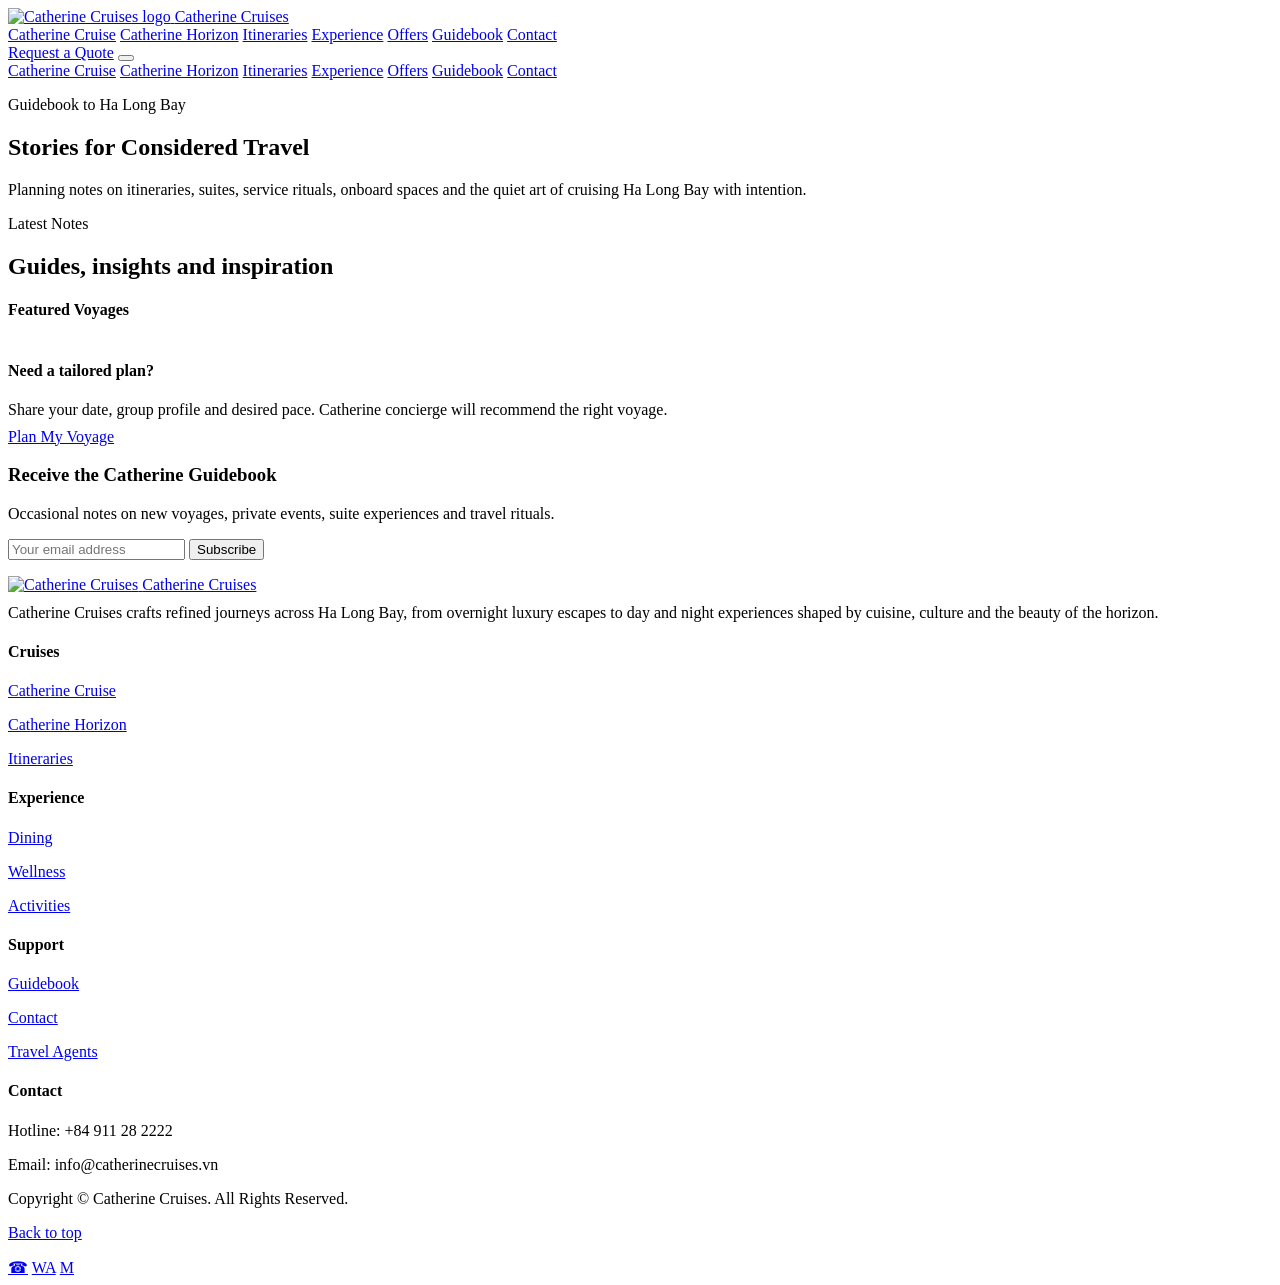
==== blog.html @ 89ce5f67 "Add files via upload" ====
<!DOCTYPE html>
<html lang="en">
<head>
  <meta charset="UTF-8" />
  <meta name="viewport" content="width=device-width, initial-scale=1.0" />
  <title>Guidebook | Catherine Cruises</title>
  <meta name="description" content="Catherine Guidebook: travel inspiration, itineraries, onboard wellness, fine dining and curated Ha Long Bay planning notes." />
  <link rel="preconnect" href="https://fonts.googleapis.com" />
  <link rel="preconnect" href="https://fonts.gstatic.com" crossorigin />
  <link href="https://fonts.googleapis.com/css2?family=Cormorant+Garamond:wght@500;600;700&family=Manrope:wght@400;500;600;700&display=swap" rel="stylesheet" />
  <link rel="stylesheet" href="assets/css/site.css" />
</head>
<body>
  <header class="site-header">
    <div class="container nav-wrap">
      <a class="brand" href="index.html">
        <img src="assets/images/logo.png" alt="Catherine Cruises logo" />
        <span>Catherine Cruises</span>
      </a>
      <nav class="nav-links" aria-label="Main navigation">
        <a href="index.html#catherine-cruise">Catherine Cruise</a>
        <a href="index.html#catherine-horizon">Catherine Horizon</a>
        <a href="index.html#itineraries">Itineraries</a>
        <a href="index.html#experience">Experience</a>
        <a href="index.html#offers">Offers</a>
        <a data-nav href="blog.html">Guidebook</a>
        <a data-nav href="inquiry.html">Contact</a>
      </nav>
      <a class="btn btn-outline header-cta" href="inquiry.html">Request a Quote</a>
      <button class="nav-toggle" aria-label="Open menu"><span></span></button>
    </div>
    <div class="mobile-menu container">
      <a href="index.html#catherine-cruise">Catherine Cruise</a>
      <a href="index.html#catherine-horizon">Catherine Horizon</a>
      <a href="index.html#itineraries">Itineraries</a>
      <a href="index.html#experience">Experience</a>
      <a href="index.html#offers">Offers</a>
      <a href="blog.html">Guidebook</a>
      <a href="inquiry.html">Contact</a>
    </div>
  </header>

  <main>
    <section class="page-hero" style="background:url('assets/images/gallery-2.jpg') center/cover no-repeat;">
      <div class="container reveal">
        <p class="eyebrow">Guidebook to Ha Long Bay</p>
        <h1>Stories for Considered Travel</h1>
        <p>Planning notes on itineraries, suites, service rituals, onboard spaces and the quiet art of cruising Ha Long Bay with intention.</p>
      </div>
    </section>

    <section class="section">
      <div class="container blog-layout">
        <div>
          <p class="eyebrow">Latest Notes</p>
          <h2 class="section-title">Guides, insights and inspiration</h2>
          <div id="blogGrid" class="grid two"></div>
        </div>

        <aside class="blog-sidebar reveal">
          <h4>Featured Voyages</h4>
          <ul id="latestItineraries"></ul>
          <hr style="border:0;border-top:1px solid var(--line);margin:0.9rem 0;" />
          <h4>Need a tailored plan?</h4>
          <p style="color:var(--muted);margin-bottom:.55rem;">Share your date, group profile and desired pace. Catherine concierge will recommend the right voyage.</p>
          <a class="btn btn-gold" href="inquiry.html">Plan My Voyage</a>
        </aside>
      </div>
    </section>

    <section class="section" style="padding-top:0;">
      <div class="container">
        <div class="newsletter reveal">
          <div>
            <h3>Receive the Catherine Guidebook</h3>
            <p>Occasional notes on new voyages, private events, suite experiences and travel rituals.</p>
          </div>
          <form class="newsletter-form" aria-label="Newsletter form">
            <input type="email" placeholder="Your email address" required />
            <button class="btn btn-gold" type="submit">Subscribe</button>
          </form>
          <p class="help full" data-news-status></p>
        </div>
      </div>
    </section>
  </main>

  <footer class="site-footer">
    <div class="container footer-grid blueprint-footer">
      <div>
        <a class="brand" href="index.html">
          <img src="assets/images/logo.png" alt="Catherine Cruises" />
          <span>Catherine Cruises</span>
        </a>
        <p style="margin-top:.6rem;">Catherine Cruises crafts refined journeys across Ha Long Bay, from overnight luxury escapes to day and night experiences shaped by cuisine, culture and the beauty of the horizon.</p>
      </div>
      <div>
        <h4>Cruises</h4>
        <p><a href="index.html#catherine-cruise">Catherine Cruise</a></p>
        <p><a href="index.html#catherine-horizon">Catherine Horizon</a></p>
        <p><a href="index.html#itineraries">Itineraries</a></p>
      </div>
      <div>
        <h4>Experience</h4>
        <p><a href="index.html#experience">Dining</a></p>
        <p><a href="index.html#experience">Wellness</a></p>
        <p><a href="index.html#experience">Activities</a></p>
      </div>
      <div>
        <h4>Support</h4>
        <p><a href="blog.html">Guidebook</a></p>
        <p><a href="inquiry.html">Contact</a></p>
        <p><a href="inquiry.html">Travel Agents</a></p>
      </div>
      <div>
        <h4>Contact</h4>
        <p>Hotline: +84 911 28 2222</p>
        <p>Email: info@catherinecruises.vn</p>
      </div>
    </div>
    <div class="container footer-bottom">
      <p>Copyright <span data-year></span> © Catherine Cruises. All Rights Reserved.</p>
      <p><a href="index.html">Back to top</a></p>
    </div>
  </footer>

  <div class="floating-contact">
    <a class="call" href="tel:+84911282222" aria-label="Call">☎</a>
    <a class="wa" href="https://wa.me/84911282222" target="_blank" rel="noopener" aria-label="WhatsApp">WA</a>
    <a class="ms" href="https://www.facebook.com/catherinecruises" target="_blank" rel="noopener" aria-label="Messenger">M</a>
  </div>

  <script src="assets/js/data.js"></script>
  <script src="assets/js/common.js"></script>
  <script src="assets/js/blog.js"></script>
</body>
</html>
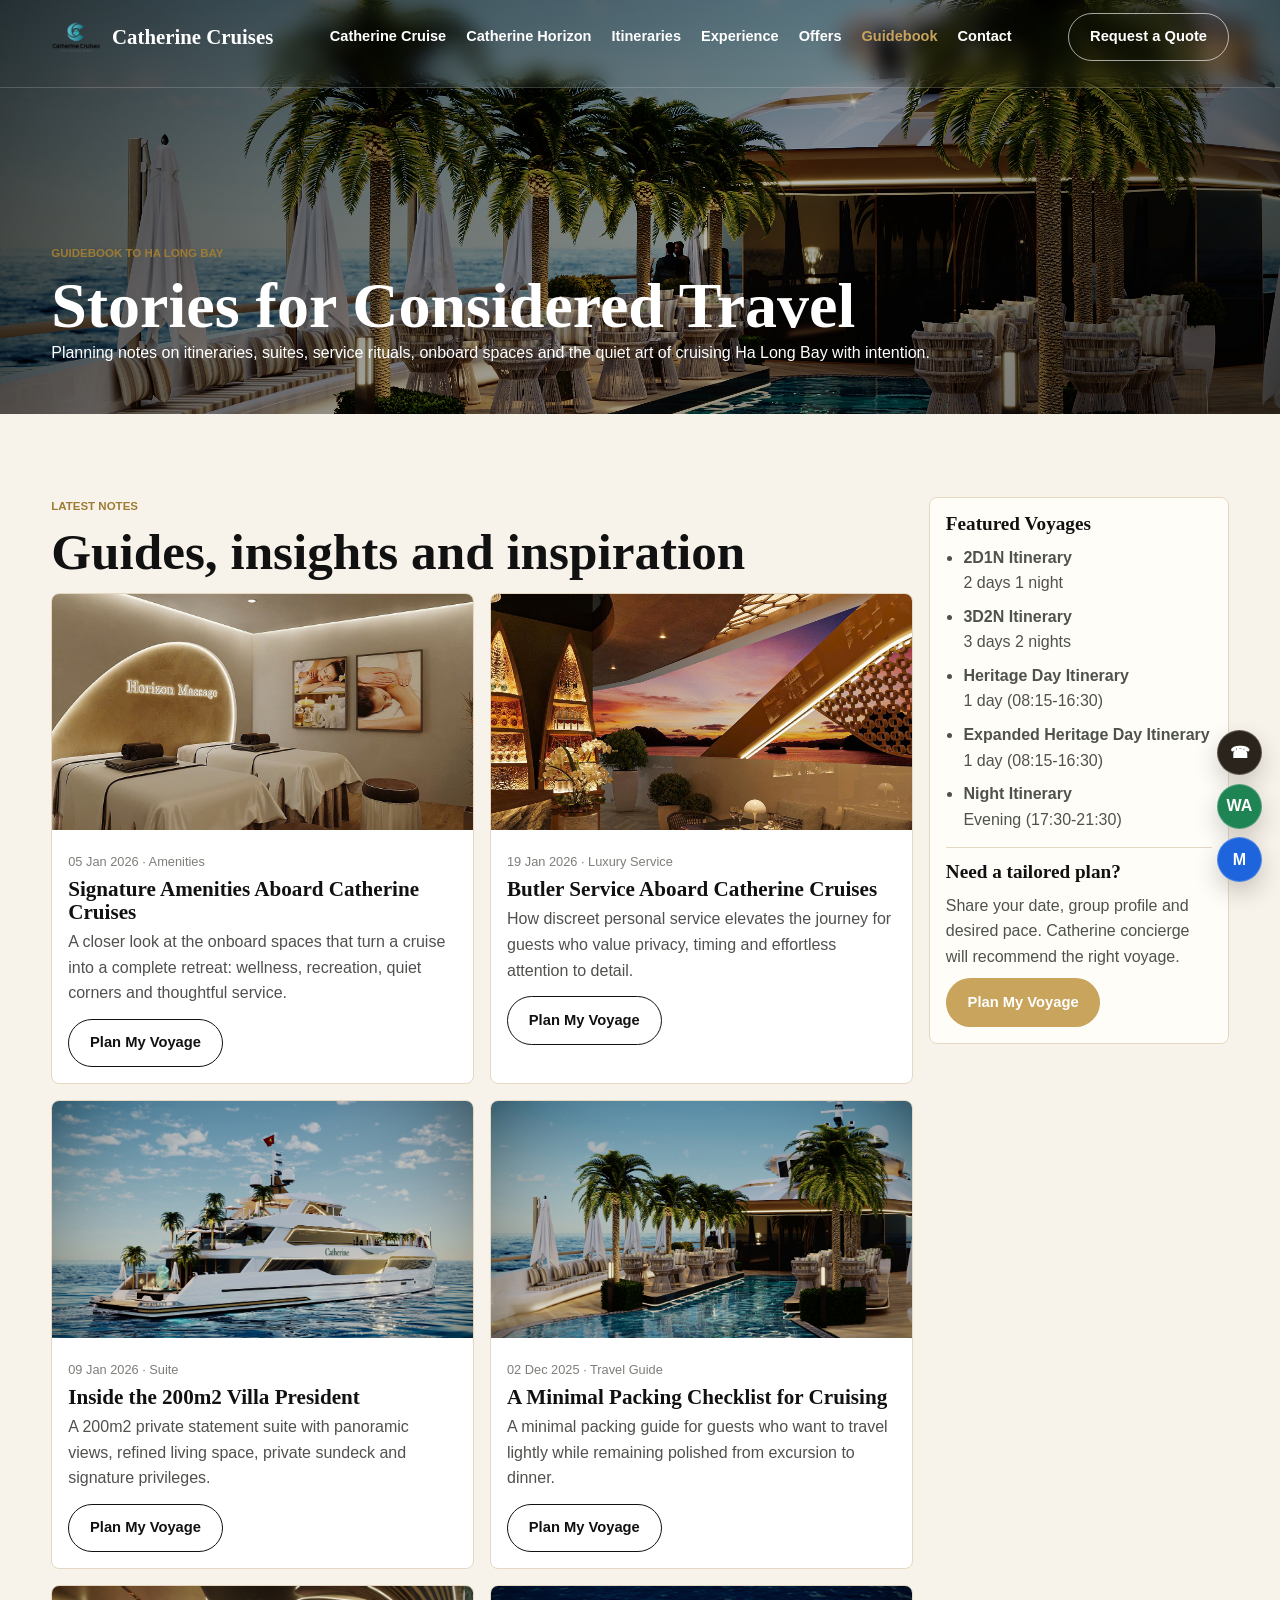
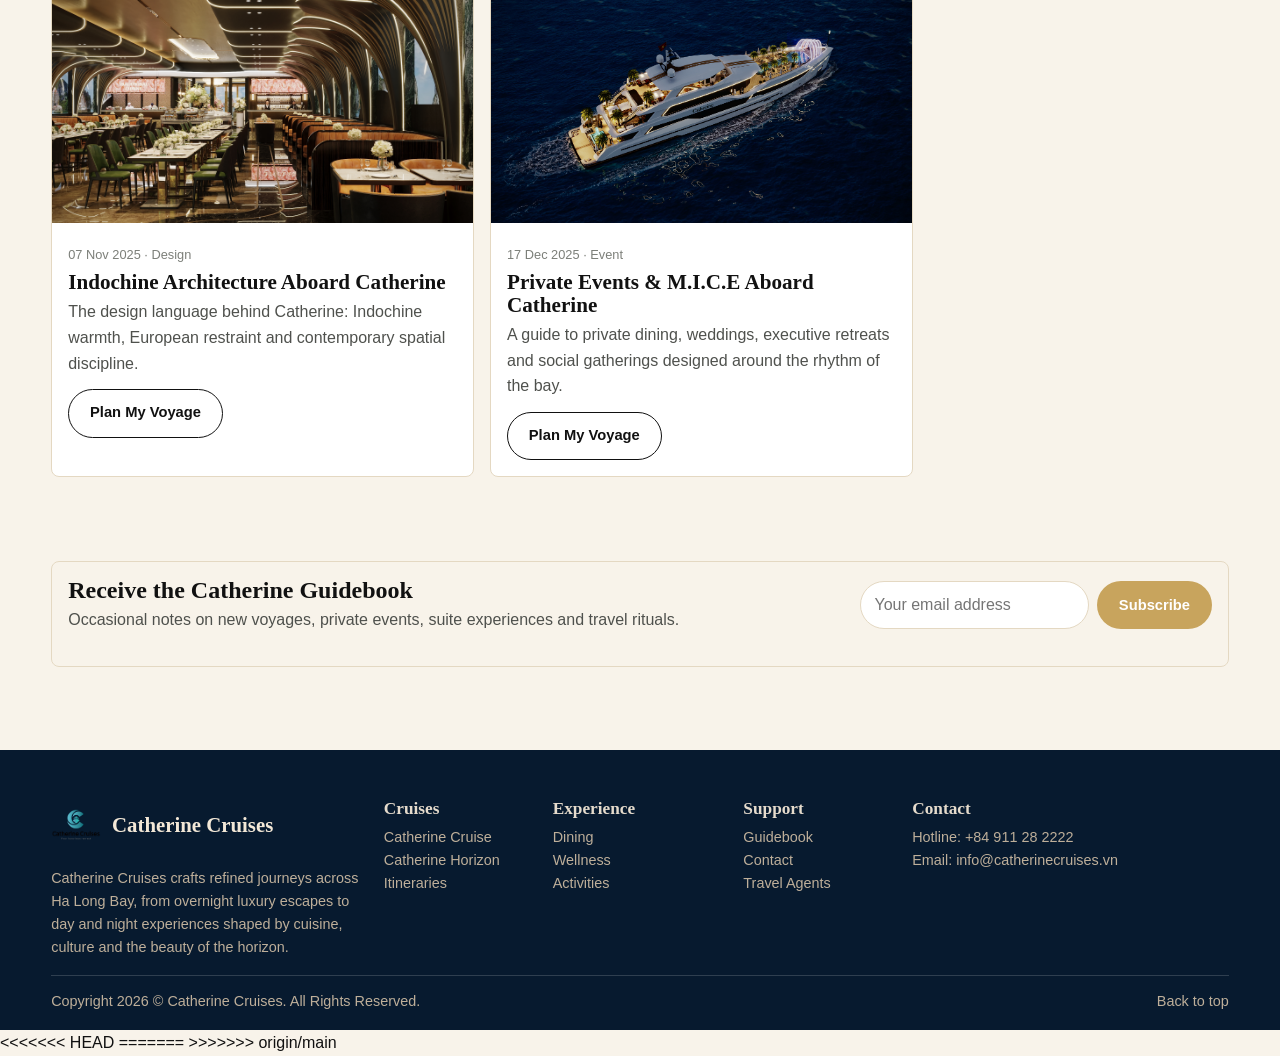
==== commit 1419ef3b: "Add website assets and update pages" ====
--- a/blog.html
+++ b/blog.html
@@ -134,4 +134,8 @@
   <script src="assets/js/common.js"></script>
   <script src="assets/js/blog.js"></script>
 </body>
+<<<<<<< HEAD
+</html>
+=======
 </html>
+>>>>>>> origin/main
--- a/assets/css/site.css
+++ b/assets/css/site.css
@@ -0,0 +1,2665 @@
+:root {
+  --bg: #f5f7f6;
+  --bg-soft: #e9f0ef;
+  --surface: #ffffff;
+  --surface-2: #f7faf8;
+  --ink: #171918;
+  --muted: #4f5a58;
+  --muted-2: #77827f;
+  --gold: #b59b62;
+  --gold-strong: #8c7445;
+  --teal: #239cac;
+  --line: #dbe3df;
+  --dark: #101413;
+  --dark-soft: #18201f;
+  --ok: #1f7a51;
+  --warn: #9d5027;
+}
+
+/* Blueprint rebuild: luxury cruise funnel */
+:root {
+  --bg: #f8f3ea;
+  --bg-soft: #e9ddc7;
+  --surface: #fffdf8;
+  --surface-2: #f8f3ea;
+  --ink: #111111;
+  --muted: #4f514d;
+  --muted-2: #7c7f79;
+  --gold: #c8a45d;
+  --gold-strong: #9d7b33;
+  --teal: #1e6f68;
+  --line: #e4d8c2;
+  --dark: #071a2f;
+  --dark-soft: #0d2742;
+  --ok: #1f7a51;
+  --warn: #9d5027;
+}
+
+body {
+  background: var(--bg);
+}
+
+.site-header {
+  min-height: 88px;
+  background: transparent;
+  border-bottom: 1px solid rgba(255, 255, 255, 0.18);
+  box-shadow: none;
+  transition: background-color 0.25s ease, border-color 0.25s ease, box-shadow 0.25s ease;
+}
+
+.site-header.is-scrolled {
+  background: rgba(7, 26, 47, 0.94);
+  border-bottom-color: rgba(255, 255, 255, 0.12);
+  box-shadow: 0 16px 40px rgba(7, 26, 47, 0.18);
+}
+
+.site-header .brand span,
+.site-header .nav-links a,
+.site-header .header-cta {
+  color: #fff;
+}
+
+.site-header .header-cta {
+  border-color: rgba(255, 255, 255, 0.62);
+}
+
+.site-header.is-scrolled .nav-links a:hover,
+.site-header.is-scrolled .nav-links a.active {
+  color: var(--gold);
+}
+
+.mobile-menu {
+  background: rgba(7, 26, 47, 0.97);
+}
+
+.mobile-menu a {
+  color: #f8f3ea;
+  border-bottom-color: rgba(255, 255, 255, 0.1);
+}
+
+.blueprint-hero {
+  height: 98vh;
+  min-height: 720px;
+}
+
+.blueprint-hero .hero-overlay {
+  background: linear-gradient(105deg, rgba(7, 26, 47, 0.76), rgba(7, 26, 47, 0.2) 54%, rgba(0, 0, 0, 0.55));
+}
+
+.blueprint-hero .hero-content {
+  padding-bottom: 8.5rem;
+  max-width: 720px;
+}
+
+.blueprint-hero h1 {
+  font-size: 5.6rem;
+  max-width: 820px;
+}
+
+.blueprint-hero p:not(.eyebrow) {
+  font-size: 1.06rem;
+  line-height: 1.72;
+}
+
+.blueprint-booking {
+  margin-top: -4.7rem;
+}
+
+.blueprint-booking .booking-grid {
+  grid-template-columns: 1.1fr 1.45fr 1fr 0.7fr 1fr auto;
+  align-items: end;
+  background: rgba(255, 253, 248, 0.98);
+  border-color: rgba(200, 164, 93, 0.34);
+  box-shadow: 0 28px 70px rgba(7, 26, 47, 0.18);
+}
+
+.blueprint-booking .btn {
+  min-height: 46px;
+  white-space: nowrap;
+}
+
+.section-kicker {
+  max-width: 820px;
+  margin-bottom: 1.45rem;
+}
+
+.blueprint-cruise-grid {
+  display: grid;
+  grid-template-columns: repeat(2, minmax(0, 1fr));
+  gap: 1rem;
+}
+
+.blueprint-cruise-card {
+  border: 1px solid var(--line);
+  border-radius: 8px;
+  overflow: hidden;
+  background: var(--surface);
+  box-shadow: 0 22px 54px rgba(7, 26, 47, 0.08);
+  scroll-margin-top: 110px;
+}
+
+.cruise-card-image {
+  position: relative;
+  min-height: 380px;
+  overflow: hidden;
+}
+
+.cruise-card-image img {
+  width: 100%;
+  height: 100%;
+  position: absolute;
+  inset: 0;
+  object-fit: cover;
+  transition: transform 0.9s ease;
+}
+
+.cruise-card-image::after {
+  content: "";
+  position: absolute;
+  inset: 0;
+  background: linear-gradient(180deg, rgba(0, 0, 0, 0.06), rgba(7, 26, 47, 0.5));
+}
+
+.cruise-card-image span {
+  position: absolute;
+  left: 1rem;
+  bottom: 1rem;
+  z-index: 1;
+  color: #fff;
+  background: rgba(7, 26, 47, 0.72);
+  border: 1px solid rgba(255, 255, 255, 0.22);
+  border-radius: 999px;
+  padding: 0.38rem 0.74rem;
+  font-size: 0.78rem;
+  font-weight: 800;
+  text-transform: uppercase;
+}
+
+.blueprint-cruise-card:hover .cruise-card-image img {
+  transform: scale(1.045);
+}
+
+.cruise-card-body {
+  padding: 1.2rem;
+}
+
+.cruise-card-body h3 {
+  font-size: 2.15rem;
+}
+
+.quote-line,
+.suite-privileges {
+  color: var(--gold-strong);
+  font-weight: 800;
+  margin-top: 0.74rem;
+}
+
+.card-actions {
+  display: flex;
+  flex-wrap: wrap;
+  gap: 0.58rem;
+  margin-top: 0.95rem;
+}
+
+.story-split {
+  display: grid;
+  grid-template-columns: minmax(0, 1.08fr) minmax(360px, 0.92fr);
+  align-items: stretch;
+  padding: 0;
+}
+
+.story-image img {
+  width: 100%;
+  height: 100%;
+  min-height: 640px;
+  object-fit: cover;
+}
+
+.story-copy {
+  padding: 6.5rem min(7vw, 6rem);
+  align-self: center;
+}
+
+.story-copy h2 {
+  font-size: 4.4rem;
+}
+
+.story-copy p:not(.eyebrow) {
+  color: var(--muted);
+  font-size: 1.04rem;
+  line-height: 1.8;
+  margin-top: 1rem;
+}
+
+.story-actions {
+  display: flex;
+  flex-wrap: wrap;
+  gap: 0.7rem;
+  margin-top: 1.4rem;
+}
+
+.itinerary-card .card-body {
+  min-height: 330px;
+  display: flex;
+  flex-direction: column;
+}
+
+.itinerary-card .card-actions {
+  margin-top: auto;
+}
+
+.blueprint-tabs {
+  margin: 1rem 0 1.2rem;
+}
+
+.blueprint-experience {
+  background:
+    radial-gradient(circle at 80% 0%, rgba(30, 111, 104, 0.36), transparent 32%),
+    linear-gradient(135deg, #071a2f, #0b1320 58%, #111111);
+}
+
+.experience-grid {
+  display: grid;
+  grid-template-columns: repeat(6, 1fr);
+  gap: 0.7rem;
+  margin-top: 1.2rem;
+}
+
+.experience-card {
+  min-height: 280px;
+  border-radius: 8px;
+  position: relative;
+  overflow: hidden;
+  background-position: center;
+  background-size: cover;
+}
+
+.experience-card::after {
+  content: "";
+  position: absolute;
+  inset: 0;
+  background: linear-gradient(180deg, rgba(0, 0, 0, 0.04), rgba(0, 0, 0, 0.72));
+}
+
+.experience-card span {
+  position: absolute;
+  z-index: 1;
+  left: 0.9rem;
+  right: 0.9rem;
+  bottom: 0.9rem;
+  color: #fff;
+  font-family: "Cormorant Garamond", serif;
+  font-size: 1.45rem;
+  line-height: 1.04;
+}
+
+.suite-card .card-media {
+  aspect-ratio: 4 / 3;
+}
+
+.proof-layer {
+  background: var(--dark);
+  color: #fff;
+}
+
+.proof-layer .kpi-card {
+  background: rgba(255, 255, 255, 0.06);
+  border-color: rgba(255, 255, 255, 0.14);
+}
+
+.proof-layer .kpi-card strong {
+  color: var(--gold);
+}
+
+.proof-layer .kpi-card span {
+  color: rgba(255, 255, 255, 0.76);
+}
+
+.offer-grid {
+  display: grid;
+  grid-template-columns: repeat(5, 1fr);
+  gap: 0.75rem;
+}
+
+.offer-card {
+  min-height: 260px;
+  border: 1px solid var(--line);
+  border-radius: 8px;
+  padding: 1rem;
+  background:
+    linear-gradient(180deg, rgba(255, 253, 248, 0.92), rgba(255, 253, 248, 0.98)),
+    radial-gradient(circle at top right, rgba(200, 164, 93, 0.22), transparent 46%);
+  display: flex;
+  flex-direction: column;
+}
+
+.offer-card p {
+  color: var(--gold-strong);
+  text-transform: uppercase;
+  font-size: 0.76rem;
+  font-weight: 800;
+}
+
+.offer-card h3 {
+  font-size: 1.55rem;
+  margin-top: 0.42rem;
+}
+
+.offer-card a {
+  margin-top: auto;
+  color: var(--teal);
+  font-weight: 800;
+  text-decoration: none;
+}
+
+.guidebook-grid {
+  display: grid;
+  grid-template-columns: repeat(3, 1fr);
+  gap: 1rem;
+}
+
+.guide-card {
+  display: block;
+  border-radius: 8px;
+  overflow: hidden;
+  background: #fff;
+  border: 1px solid var(--line);
+  text-decoration: none;
+}
+
+.guide-card img {
+  width: 100%;
+  aspect-ratio: 3 / 2;
+  object-fit: cover;
+}
+
+.guide-card span {
+  display: block;
+  padding: 1rem;
+  font-family: "Cormorant Garamond", serif;
+  font-size: 1.55rem;
+  line-height: 1.08;
+}
+
+.inquiry-cta {
+  padding-top: 2.4rem;
+}
+
+.blueprint-footer {
+  grid-template-columns: 1.45fr 0.7fr 0.8fr 0.7fr 1.45fr;
+}
+
+.site-footer {
+  background: #071a2f;
+}
+
+@media (max-width: 1180px) {
+  .nav-links {
+    gap: 0.82rem;
+  }
+
+  .nav-links a {
+    font-size: 0.82rem;
+  }
+
+  .blueprint-booking .booking-grid {
+    grid-template-columns: 1fr 1fr 1fr;
+  }
+
+  .blueprint-booking .btn {
+    grid-column: span 3;
+  }
+
+  .experience-grid,
+  .offer-grid {
+    grid-template-columns: repeat(3, 1fr);
+  }
+
+  .blueprint-footer {
+    grid-template-columns: 1fr 1fr;
+  }
+
+  .itinerary-story-grid {
+    grid-template-columns: repeat(2, 1fr);
+  }
+}
+
+@media (max-width: 860px) {
+  .site-header {
+    min-height: 74px;
+    background: rgba(248, 243, 234, 0.92);
+    border-bottom-color: var(--line);
+  }
+
+  .site-header .brand span {
+    color: var(--ink);
+  }
+
+  .site-header .nav-toggle {
+    border-color: transparent;
+  }
+
+  .blueprint-hero {
+    height: 88vh;
+    min-height: 640px;
+  }
+
+  .blueprint-hero .hero-content {
+    padding-bottom: 4.8rem;
+  }
+
+  .blueprint-hero h1 {
+    font-size: 3.6rem;
+  }
+
+  .blueprint-booking {
+    margin-top: 0;
+    background: var(--dark);
+    padding: 1rem 0;
+  }
+
+  .blueprint-booking .booking-grid {
+    grid-template-columns: 1fr;
+  }
+
+  .blueprint-booking .btn {
+    grid-column: auto;
+  }
+
+  .blueprint-cruise-grid,
+  .story-split,
+  .guidebook-grid {
+    grid-template-columns: 1fr;
+  }
+
+  .story-image img {
+    min-height: 420px;
+  }
+
+  .story-copy {
+    padding: 4rem 5vw;
+  }
+
+  .story-copy h2 {
+    font-size: 3rem;
+  }
+
+  .experience-grid,
+  .offer-grid {
+    grid-template-columns: 1fr;
+  }
+
+  .experience-card {
+    min-height: 230px;
+  }
+
+  .blueprint-footer {
+    grid-template-columns: 1fr;
+  }
+}
+
+@media (max-width: 520px) {
+  .blueprint-hero h1 {
+    font-size: 3rem;
+  }
+
+  .blueprint-hero p:not(.eyebrow) {
+    font-size: 0.98rem;
+  }
+
+  .cruise-card-image {
+    min-height: 300px;
+  }
+
+  .cruise-card-body h3,
+  .guide-card span {
+    font-size: 1.7rem;
+  }
+
+  .card-actions .btn {
+    width: 100%;
+  }
+}
+
+* {
+  box-sizing: border-box;
+}
+
+html {
+  scroll-behavior: smooth;
+}
+
+body {
+  margin: 0;
+  font-family: "Manrope", sans-serif;
+  color: var(--ink);
+  background: radial-gradient(circle at right top, #fff 0, var(--bg) 48%, #e4ebe8 100%);
+  line-height: 1.6;
+}
+
+img {
+  max-width: 100%;
+  display: block;
+}
+
+a {
+  color: inherit;
+}
+
+h1,
+h2,
+h3,
+h4,
+h5 {
+  margin: 0;
+  font-family: "Cormorant Garamond", serif;
+  letter-spacing: 0;
+  line-height: 1.08;
+}
+
+p {
+  margin: 0;
+}
+
+.container {
+  width: min(1180px, 92vw);
+  margin: 0 auto;
+}
+
+.eyebrow {
+  text-transform: uppercase;
+  letter-spacing: 0;
+  font-size: 0.72rem;
+  color: var(--gold-strong);
+  margin-bottom: 0.55rem;
+  font-weight: 700;
+}
+
+.section-title {
+  font-size: 3.2rem;
+  margin-bottom: 0.8rem;
+}
+
+.section-copy {
+  max-width: 72ch;
+  color: var(--muted);
+}
+
+.btn {
+  display: inline-flex;
+  align-items: center;
+  justify-content: center;
+  gap: 0.5rem;
+  border-radius: 999px;
+  border: 1px solid transparent;
+  padding: 0.72rem 1.3rem;
+  font-size: 0.92rem;
+  text-decoration: none;
+  font-weight: 700;
+  cursor: pointer;
+  transition: transform 0.25s ease, background-color 0.25s ease, border-color 0.25s ease, color 0.25s ease;
+}
+
+.btn:hover {
+  transform: translateY(-1px);
+}
+
+.btn-gold {
+  background: var(--gold);
+  color: #fff;
+}
+
+.btn-gold:hover {
+  background: var(--gold-strong);
+}
+
+.btn-outline {
+  border-color: var(--ink);
+  color: var(--ink);
+  background: transparent;
+}
+
+.btn-light {
+  border-color: rgba(255, 255, 255, 0.46);
+  color: #fff;
+  background: rgba(255, 255, 255, 0.05);
+}
+
+.site-header {
+  position: fixed;
+  inset: 0 0 auto 0;
+  z-index: 50;
+  border-bottom: 1px solid color-mix(in srgb, var(--line) 60%, transparent);
+  backdrop-filter: blur(10px);
+  background: color-mix(in srgb, var(--surface) 82%, transparent);
+}
+
+.nav-wrap {
+  min-height: 74px;
+  display: flex;
+  align-items: center;
+  justify-content: space-between;
+  gap: 1rem;
+}
+
+.brand {
+  display: inline-flex;
+  align-items: center;
+  gap: 0.68rem;
+  text-decoration: none;
+}
+
+.brand img {
+  width: 50px;
+  height: 50px;
+  object-fit: contain;
+}
+
+.brand span {
+  font-family: "Cormorant Garamond", serif;
+  font-size: 1.3rem;
+  font-weight: 700;
+}
+
+.nav-links {
+  display: flex;
+  align-items: center;
+  gap: 1.25rem;
+}
+
+.nav-links a {
+  text-decoration: none;
+  font-weight: 600;
+  font-size: 0.91rem;
+  color: var(--muted);
+}
+
+.nav-links a:hover,
+.nav-links a.active {
+  color: var(--ink);
+}
+
+.nav-toggle {
+  width: 42px;
+  height: 42px;
+  border-radius: 10px;
+  border: 1px solid var(--line);
+  display: none;
+  place-items: center;
+  background: #fff;
+  cursor: pointer;
+}
+
+.nav-toggle span,
+.nav-toggle::before,
+.nav-toggle::after {
+  content: "";
+  width: 18px;
+  height: 2px;
+  background: var(--ink);
+  display: block;
+  transition: 0.25s ease;
+}
+
+.nav-toggle::before,
+.nav-toggle::after {
+  position: absolute;
+}
+
+.nav-toggle::before {
+  transform: translateY(-6px);
+}
+
+.nav-toggle::after {
+  transform: translateY(6px);
+}
+
+.nav-toggle.open span {
+  opacity: 0;
+}
+
+.nav-toggle.open::before {
+  transform: rotate(45deg);
+}
+
+.nav-toggle.open::after {
+  transform: rotate(-45deg);
+}
+
+.mobile-menu {
+  display: none;
+  border-top: 1px solid var(--line);
+  background: var(--surface);
+}
+
+.mobile-menu a {
+  display: block;
+  padding: 0.92rem 0;
+  text-decoration: none;
+  border-bottom: 1px solid var(--line);
+  color: var(--muted);
+  font-weight: 600;
+}
+
+.hero {
+  position: relative;
+  height: min(95vh, 850px);
+  overflow: hidden;
+}
+
+.hero-slide {
+  position: absolute;
+  inset: 0;
+  background-position: center;
+  background-size: cover;
+  opacity: 0;
+  visibility: hidden;
+  transition: opacity 0.8s ease;
+  display: grid;
+  align-items: end;
+}
+
+.hero-slide.active {
+  opacity: 1;
+  visibility: visible;
+}
+
+.hero-overlay {
+  position: absolute;
+  inset: 0;
+  background: linear-gradient(123deg, rgba(0, 0, 0, 0.65), rgba(0, 0, 0, 0.2) 55%, rgba(0, 0, 0, 0.62));
+}
+
+.hero-content {
+  position: relative;
+  color: #fff;
+  padding: 8.7rem 0 4.6rem;
+  max-width: 720px;
+}
+
+.hero h1 {
+  font-size: 5rem;
+  margin: 0.4rem 0 0.82rem;
+}
+
+.hero p {
+  color: #f2ebdf;
+  max-width: 62ch;
+}
+
+.hero-actions {
+  margin-top: 1.5rem;
+  display: flex;
+  flex-wrap: wrap;
+  gap: 0.75rem;
+}
+
+.hero-dots {
+  position: absolute;
+  bottom: 1.25rem;
+  left: 50%;
+  transform: translateX(-50%);
+  display: flex;
+  gap: 0.45rem;
+  z-index: 4;
+}
+
+.hero-dot {
+  width: 10px;
+  height: 10px;
+  border-radius: 50%;
+  border: 0;
+  background: rgba(255, 255, 255, 0.45);
+  cursor: pointer;
+}
+
+.hero-dot.active {
+  background: #fff;
+}
+
+.booking-strip {
+  margin-top: -2rem;
+  position: relative;
+  z-index: 6;
+}
+
+.booking-grid {
+  background: var(--surface);
+  border: 1px solid var(--line);
+  border-radius: 8px;
+  padding: 1.05rem;
+  box-shadow: 0 20px 48px rgba(23, 18, 13, 0.12);
+  display: grid;
+  grid-template-columns: 1fr 1fr 1fr 1fr auto;
+  gap: 0.82rem;
+}
+
+.field label {
+  display: block;
+  font-size: 0.76rem;
+  margin-bottom: 0.34rem;
+  text-transform: uppercase;
+  letter-spacing: 0;
+  color: var(--muted-2);
+}
+
+.field input,
+.field select,
+.field textarea {
+  width: 100%;
+  font: inherit;
+  color: var(--ink);
+  border: 1px solid var(--line);
+  border-radius: 8px;
+  padding: 0.67rem 0.75rem;
+  background: #fff;
+}
+
+.section {
+  padding: 5.2rem 0;
+}
+
+.section-soft {
+  background: linear-gradient(180deg, #eef5f3, #f7f9f7);
+}
+
+.kpi-grid {
+  margin-top: 1.65rem;
+  display: grid;
+  grid-template-columns: repeat(4, 1fr);
+  gap: 0.8rem;
+}
+
+.kpi-card {
+  border: 1px solid var(--line);
+  border-radius: 8px;
+  padding: 1rem;
+  background: var(--surface);
+}
+
+.kpi-card strong {
+  display: block;
+  font-size: 1.75rem;
+  font-family: "Cormorant Garamond", serif;
+}
+
+.kpi-card span {
+  color: var(--muted);
+  font-size: 0.88rem;
+}
+
+.grid {
+  display: grid;
+  gap: 1rem;
+}
+
+.grid.two {
+  grid-template-columns: repeat(2, 1fr);
+}
+
+.grid.three {
+  grid-template-columns: repeat(3, 1fr);
+}
+
+.grid.four {
+  grid-template-columns: repeat(4, 1fr);
+}
+
+.card {
+  border: 1px solid var(--line);
+  border-radius: 8px;
+  background: var(--surface);
+  overflow: hidden;
+}
+
+.card-media {
+  width: 100%;
+  aspect-ratio: 16 / 10;
+  object-fit: cover;
+}
+
+.card-body {
+  padding: 1rem;
+}
+
+.card h3 {
+  font-size: 1.45rem;
+  margin-bottom: 0.38rem;
+}
+
+.card .meta {
+  color: var(--gold-strong);
+  font-size: 0.82rem;
+  text-transform: uppercase;
+  letter-spacing: 0;
+  font-weight: 700;
+}
+
+.card p {
+  color: var(--muted);
+  margin-top: 0.4rem;
+}
+
+.tag-list {
+  display: flex;
+  flex-wrap: wrap;
+  gap: 0.42rem;
+}
+
+.tag {
+  display: inline-flex;
+  align-items: center;
+  border: 1px solid var(--line);
+  border-radius: 999px;
+  padding: 0.28rem 0.62rem;
+  font-size: 0.78rem;
+  background: #fff;
+}
+
+.tag.gold {
+  border-color: color-mix(in srgb, var(--gold) 65%, #fff);
+  color: var(--gold-strong);
+}
+
+.tag.warn {
+  border-color: color-mix(in srgb, var(--warn) 55%, #fff);
+  color: var(--warn);
+}
+
+.dark-band {
+  background: radial-gradient(circle at center top, #203332, #101413 58%);
+  color: #f4ebdf;
+}
+
+.dark-band .eyebrow {
+  color: #d9bf93;
+}
+
+.dark-band .section-copy,
+.dark-band p {
+  color: #ccbfac;
+}
+
+.timeline-wrap {
+  display: grid;
+  grid-template-columns: 320px 1fr;
+  gap: 1rem;
+  align-items: start;
+}
+
+.schedule-list {
+  border: 1px solid var(--line);
+  border-radius: 8px;
+  background: var(--surface);
+  max-height: 640px;
+  overflow: auto;
+}
+
+.schedule-item {
+  display: grid;
+  grid-template-columns: 86px 1fr;
+  gap: 0.7rem;
+  padding: 0.82rem 0.92rem;
+  border-bottom: 1px solid var(--line);
+}
+
+.schedule-item:last-child {
+  border-bottom: 0;
+}
+
+.schedule-time {
+  font-weight: 700;
+  color: var(--gold-strong);
+  font-size: 0.86rem;
+}
+
+.schedule-text {
+  color: var(--muted);
+  font-size: 0.9rem;
+}
+
+.pill-toggle {
+  display: flex;
+  gap: 0.42rem;
+  flex-wrap: wrap;
+}
+
+.pill-toggle button {
+  border: 1px solid var(--line);
+  background: #fff;
+  color: var(--muted);
+  border-radius: 999px;
+  font: inherit;
+  font-size: 0.82rem;
+  padding: 0.38rem 0.72rem;
+  cursor: pointer;
+}
+
+.pill-toggle button.active {
+  border-color: var(--gold);
+  color: var(--gold-strong);
+  background: #f8f3e6;
+}
+
+.service-item {
+  border: 1px solid var(--line);
+  border-radius: 8px;
+  padding: 0.85rem;
+  background: #fff;
+}
+
+.service-item h4 {
+  font-size: 1.12rem;
+}
+
+.service-item p {
+  color: var(--muted);
+  margin: 0.3rem 0 0.52rem;
+  font-size: 0.88rem;
+}
+
+.blog-card {
+  border: 1px solid var(--line);
+  border-radius: 8px;
+  overflow: hidden;
+  background: #fff;
+}
+
+.blog-card img {
+  width: 100%;
+  aspect-ratio: 16 / 9;
+  object-fit: cover;
+}
+
+.blog-card-body {
+  padding: 1rem;
+}
+
+.blog-card .date {
+  color: var(--muted-2);
+  font-size: 0.8rem;
+}
+
+.blog-card h3 {
+  margin-top: 0.36rem;
+  font-size: 1.32rem;
+}
+
+.blog-card p {
+  color: var(--muted);
+  margin-top: 0.35rem;
+}
+
+.blog-layout {
+  display: grid;
+  grid-template-columns: 1fr 300px;
+  gap: 1rem;
+  align-items: start;
+}
+
+.blog-sidebar {
+  border: 1px solid var(--line);
+  border-radius: 8px;
+  background: var(--surface);
+  padding: 1rem;
+  position: sticky;
+  top: 92px;
+}
+
+.blog-sidebar h4 {
+  font-size: 1.2rem;
+  margin-bottom: 0.6rem;
+}
+
+.blog-sidebar ul {
+  padding-left: 1.1rem;
+  margin: 0;
+  color: var(--muted);
+}
+
+.blog-sidebar li {
+  margin-bottom: 0.5rem;
+}
+
+.page-hero {
+  position: relative;
+  min-height: 46vh;
+  display: grid;
+  align-items: end;
+  overflow: hidden;
+}
+
+.page-hero::before {
+  content: "";
+  position: absolute;
+  inset: 0;
+  background: linear-gradient(135deg, rgba(0, 0, 0, 0.63), rgba(0, 0, 0, 0.24) 58%, rgba(0, 0, 0, 0.62));
+  z-index: 1;
+}
+
+.page-hero .container {
+  position: relative;
+  z-index: 2;
+  color: #fff;
+  padding: 7.4rem 0 3rem;
+}
+
+.page-hero h1 {
+  font-size: 4rem;
+  margin-top: 0.35rem;
+}
+
+.inquiry-shell {
+  display: grid;
+  grid-template-columns: minmax(0, 1fr) 340px;
+  gap: 1rem;
+  align-items: start;
+}
+
+.form-panel,
+.info-panel {
+  border: 1px solid var(--line);
+  border-radius: 8px;
+  background: var(--surface);
+  padding: 1rem;
+}
+
+.form-panel h3,
+.info-panel h3 {
+  font-size: 1.52rem;
+  margin-bottom: 0.55rem;
+}
+
+.form-grid {
+  display: grid;
+  grid-template-columns: 1fr 1fr;
+  gap: 0.78rem;
+}
+
+.form-grid .full {
+  grid-column: 1 / -1;
+}
+
+.help {
+  display: block;
+  margin-top: 0.22rem;
+  color: var(--muted-2);
+  font-size: 0.76rem;
+}
+
+.form-note {
+  margin-top: 0.72rem;
+  color: var(--muted);
+  font-size: 0.84rem;
+}
+
+.status-box {
+  margin-top: 0.82rem;
+  border-radius: 8px;
+  padding: 0.72rem 0.82rem;
+  font-size: 0.88rem;
+  display: none;
+}
+
+.status-box.success {
+  display: block;
+  background: #eaf7f0;
+  border: 1px solid #b8e5ca;
+  color: var(--ok);
+}
+
+.status-box.error {
+  display: block;
+  background: #fbeee8;
+  border: 1px solid #f2c3ad;
+  color: var(--warn);
+}
+
+.form-steps {
+  display: grid;
+  grid-template-columns: repeat(5, 1fr);
+  gap: 0.35rem;
+  margin: 0 0 1rem;
+}
+
+.form-steps span {
+  border: 1px solid var(--line);
+  border-radius: 999px;
+  padding: 0.42rem 0.5rem;
+  color: var(--gold-strong);
+  background: #fffaf0;
+  text-align: center;
+  font-size: 0.76rem;
+  font-weight: 800;
+}
+
+.itinerary-preview {
+  background:
+    linear-gradient(180deg, rgba(248, 243, 234, 0.96), rgba(248, 243, 234, 1)),
+    radial-gradient(circle at 85% 10%, rgba(30, 111, 104, 0.18), transparent 38%);
+}
+
+.itinerary-preview .section-kicker {
+  display: grid;
+  grid-template-columns: 0.95fr 1.05fr;
+  gap: 1.6rem;
+  align-items: end;
+  max-width: none;
+}
+
+.itinerary-preview .section-title {
+  margin-bottom: 0;
+}
+
+.itinerary-preview .section-copy {
+  max-width: 58ch;
+  font-size: 1.02rem;
+  line-height: 1.78;
+}
+
+.itinerary-preview .blueprint-tabs {
+  margin: 0.4rem 0 1rem;
+}
+
+.itinerary-story-grid {
+  display: grid;
+  grid-template-columns: repeat(5, minmax(0, 1fr));
+  gap: 0.72rem;
+}
+
+.itinerary-story-card {
+  border: 1px solid rgba(200, 164, 93, 0.34);
+  border-radius: 8px;
+  overflow: hidden;
+  background: rgba(255, 253, 248, 0.9);
+  min-height: 430px;
+  display: flex;
+  flex-direction: column;
+}
+
+.itinerary-story-media {
+  position: relative;
+  height: 150px;
+  overflow: hidden;
+}
+
+.itinerary-story-media img {
+  width: 100%;
+  height: 100%;
+  object-fit: cover;
+  filter: saturate(0.94) contrast(1.02);
+  transition: transform 0.8s ease;
+}
+
+.itinerary-story-media::after {
+  content: "";
+  position: absolute;
+  inset: 0;
+  background: linear-gradient(180deg, rgba(7, 26, 47, 0.05), rgba(7, 26, 47, 0.54));
+}
+
+.itinerary-story-media span {
+  position: absolute;
+  left: 0.82rem;
+  bottom: 0.72rem;
+  z-index: 1;
+  color: #fff;
+  font-family: "Cormorant Garamond", serif;
+  font-size: 2.4rem;
+  line-height: 1;
+}
+
+.itinerary-story-card:hover .itinerary-story-media img {
+  transform: scale(1.05);
+}
+
+.itinerary-story-body {
+  padding: 0.92rem;
+  display: flex;
+  flex-direction: column;
+  flex: 1;
+}
+
+.itinerary-story-body h3 {
+  font-size: 1.55rem;
+  margin: 0.25rem 0 0.45rem;
+}
+
+.itinerary-story-body p {
+  color: var(--muted);
+  font-size: 0.9rem;
+  line-height: 1.62;
+}
+
+.route-line {
+  color: var(--gold-strong);
+  font-size: 0.78rem;
+  line-height: 1.48;
+  margin-top: 0.7rem;
+}
+
+.itinerary-story-footer {
+  border-top: 1px solid var(--line);
+  margin-top: auto;
+  padding-top: 0.72rem;
+  display: grid;
+  gap: 0.48rem;
+}
+
+.itinerary-story-footer span {
+  color: var(--muted-2);
+  font-size: 0.76rem;
+}
+
+.itinerary-story-footer a {
+  color: var(--teal);
+  font-weight: 900;
+  text-decoration: none;
+}
+
+.checkbox-grid {
+  display: grid;
+  grid-template-columns: repeat(2, minmax(0, 1fr));
+  gap: 0.45rem;
+}
+
+.checkbox-item {
+  display: flex;
+  align-items: center;
+  gap: 0.62rem;
+  min-height: 46px;
+  border: 1px solid var(--line);
+  border-radius: 8px;
+  padding: 0.58rem 0.72rem;
+  background: #fff;
+  cursor: pointer;
+}
+
+.checkbox-item input[type="checkbox"] {
+  flex: 0 0 auto;
+  width: 16px;
+  height: 16px;
+  margin: 0;
+  padding: 0;
+  accent-color: var(--gold-strong);
+}
+
+.checkbox-item label {
+  margin: 0;
+  color: var(--ink);
+  cursor: pointer;
+  font-size: 0.86rem;
+  letter-spacing: 0;
+  line-height: 1.35;
+  text-transform: none;
+}
+
+.contact-list {
+  display: grid;
+  gap: 0.7rem;
+}
+
+.contact-card {
+  border: 1px solid var(--line);
+  border-radius: 8px;
+  padding: 0.78rem;
+  background: #fff;
+}
+
+.contact-card h4 {
+  font-size: 1.02rem;
+  margin-bottom: 0.22rem;
+}
+
+.contact-card p {
+  color: var(--muted);
+  font-size: 0.86rem;
+  margin: 0.12rem 0;
+}
+
+.gallery-grid {
+  display: grid;
+  grid-template-columns: repeat(4, 1fr);
+  gap: 0.72rem;
+}
+
+.gallery-grid img {
+  width: 100%;
+  border-radius: 8px;
+  height: 210px;
+  object-fit: cover;
+}
+
+.newsletter {
+  border: 1px solid var(--line);
+  border-radius: 8px;
+  background: var(--surface-2);
+  padding: 1rem;
+  display: grid;
+  grid-template-columns: 1fr auto;
+  gap: 0.8rem;
+  align-items: center;
+}
+
+.newsletter h3 {
+  font-size: 1.5rem;
+}
+
+.newsletter p {
+  color: var(--muted);
+  margin-top: 0.25rem;
+}
+
+.newsletter-form {
+  display: flex;
+  gap: 0.5rem;
+  width: min(100%, 420px);
+}
+
+.newsletter-form input {
+  flex: 1;
+  border-radius: 999px;
+  border: 1px solid var(--line);
+  padding: 0.65rem 0.85rem;
+  font: inherit;
+}
+
+.site-footer {
+  background: #14100d;
+  color: #e5dbcc;
+  padding: 3.1rem 0 1.1rem;
+}
+
+.footer-grid {
+  display: grid;
+  grid-template-columns: 1.2fr 1fr 1fr;
+  gap: 1rem;
+}
+
+.site-footer .brand span {
+  color: #f3e8d7;
+}
+
+.site-footer p,
+.site-footer a {
+  color: #beaf9a;
+  font-size: 0.9rem;
+  text-decoration: none;
+}
+
+.site-footer h4 {
+  font-size: 1.08rem;
+  margin-bottom: 0.5rem;
+}
+
+.footer-bottom {
+  margin-top: 1rem;
+  border-top: 1px solid rgba(255, 255, 255, 0.16);
+  padding-top: 0.85rem;
+  display: flex;
+  justify-content: space-between;
+  align-items: center;
+  gap: 0.7rem;
+}
+
+.floating-contact {
+  position: fixed;
+  right: 18px;
+  bottom: 18px;
+  z-index: 70;
+  display: grid;
+  gap: 0.52rem;
+}
+
+.floating-contact a {
+  width: 45px;
+  height: 45px;
+  border-radius: 50%;
+  display: grid;
+  place-items: center;
+  text-decoration: none;
+  font-weight: 700;
+  color: #fff;
+  border: 1px solid rgba(255, 255, 255, 0.22);
+  box-shadow: 0 10px 24px rgba(0, 0, 0, 0.2);
+}
+
+.floating-contact a.call {
+  background: #2b241c;
+}
+
+.floating-contact a.wa {
+  background: #1f8454;
+}
+
+.floating-contact a.ms {
+  background: #1e64dd;
+}
+
+.reveal {
+  opacity: 0;
+  transform: translateY(24px);
+  transition: opacity 0.7s ease, transform 0.7s ease;
+}
+
+.reveal.in-view {
+  opacity: 1;
+  transform: translateY(0);
+}
+
+.gallery-hero {
+  height: 82vh;
+  min-height: 620px;
+}
+
+.gallery-hero .hero-overlay {
+  background: linear-gradient(105deg, rgba(0, 0, 0, 0.5), rgba(0, 0, 0, 0.08) 52%, rgba(0, 0, 0, 0.42));
+}
+
+.gallery-hero-copy {
+  max-width: 620px;
+  padding-bottom: 5.6rem;
+}
+
+.gallery-hero-copy h1 {
+  font-size: 6rem;
+}
+
+.gallery-hero-copy p:not(.eyebrow) {
+  font-size: 1.05rem;
+  color: rgba(255, 255, 255, 0.86);
+}
+
+.gallery-index {
+  background: var(--dark);
+  color: #f5eee3;
+  border-top: 1px solid rgba(255, 255, 255, 0.12);
+  border-bottom: 1px solid rgba(255, 255, 255, 0.1);
+}
+
+.gallery-index .container {
+  display: grid;
+  grid-template-columns: repeat(4, 1fr);
+}
+
+.gallery-index a {
+  display: flex;
+  gap: 0.55rem;
+  align-items: center;
+  padding: 1.05rem 0;
+  color: #d7ccba;
+  text-decoration: none;
+  font-size: 0.85rem;
+  text-transform: uppercase;
+  border-right: 1px solid rgba(255, 255, 255, 0.1);
+}
+
+.gallery-index a:last-child {
+  border-right: 0;
+}
+
+.gallery-index a span {
+  color: #c8a85a;
+}
+
+.visual-story {
+  display: grid;
+  grid-template-columns: repeat(4, 1fr);
+  gap: 1px;
+  padding: 1px;
+  background: #0f1412;
+}
+
+.story-frame {
+  position: relative;
+  min-height: 58vh;
+  overflow: hidden;
+  background: #111;
+  color: #fff;
+}
+
+.story-wide {
+  grid-column: span 2;
+}
+
+.story-tall {
+  grid-row: span 2;
+}
+
+.story-frame img {
+  width: 100%;
+  height: 100%;
+  position: absolute;
+  inset: 0;
+  object-fit: cover;
+  filter: saturate(0.92) contrast(1.04);
+  transition: transform 1.4s ease, filter 1.4s ease;
+}
+
+.story-frame::after {
+  content: "";
+  position: absolute;
+  inset: 0;
+  background: linear-gradient(180deg, rgba(0, 0, 0, 0.04), rgba(0, 0, 0, 0.64));
+}
+
+.story-frame div {
+  position: absolute;
+  left: 1.5rem;
+  right: 1.5rem;
+  bottom: 1.45rem;
+  z-index: 1;
+}
+
+.story-frame span {
+  display: block;
+  color: #d9bd74;
+  font-size: 0.76rem;
+  text-transform: uppercase;
+  margin-bottom: 0.35rem;
+}
+
+.story-frame h2 {
+  max-width: 540px;
+  color: #fff;
+  font-size: 2.5rem;
+  line-height: 0.95;
+}
+
+.story-frame:hover img {
+  transform: scale(1.045);
+  filter: saturate(1.02) contrast(1.08);
+}
+
+.gallery-section,
+.spaces-strip {
+  padding: 5.6rem 0;
+  background: #f8faf8;
+}
+
+.gallery-heading {
+  display: flex;
+  align-items: end;
+  justify-content: space-between;
+  gap: 1.5rem;
+  margin-bottom: 1rem;
+}
+
+.gallery-heading h2 {
+  font-size: 4rem;
+  max-width: 720px;
+}
+
+.bento-gallery {
+  display: grid;
+  grid-template-columns: repeat(4, 1fr);
+  grid-auto-rows: 250px;
+  gap: 0.72rem;
+}
+
+.bento-item {
+  position: relative;
+  margin: 0;
+  overflow: hidden;
+  border-radius: 8px;
+  background: #0f1413;
+}
+
+.bento-item img,
+.duo-panel img,
+.space-card img {
+  width: 100%;
+  height: 100%;
+  object-fit: cover;
+  transition: transform 0.65s ease, filter 0.65s ease;
+}
+
+.bento-item:hover img,
+.duo-panel:hover img,
+.space-card:hover img {
+  transform: scale(1.035);
+  filter: saturate(1.06) contrast(1.02);
+}
+
+.bento-item::after,
+.duo-panel::after,
+.space-card::after {
+  content: "";
+  position: absolute;
+  inset: 0;
+  background: linear-gradient(180deg, transparent 42%, rgba(0, 0, 0, 0.62));
+  pointer-events: none;
+}
+
+.bento-item figcaption,
+.space-card span {
+  position: absolute;
+  left: 1rem;
+  bottom: 0.9rem;
+  z-index: 2;
+  color: #fff;
+  font-size: 0.86rem;
+  font-weight: 700;
+}
+
+.bento-large {
+  grid-column: span 2;
+  grid-row: span 2;
+}
+
+.bento-tall {
+  grid-row: span 2;
+}
+
+.editorial-duo {
+  display: grid;
+  grid-template-columns: 1fr 1fr;
+  background: var(--dark);
+}
+
+.duo-panel {
+  position: relative;
+  min-height: 620px;
+  overflow: hidden;
+}
+
+.duo-panel div {
+  position: absolute;
+  left: 2rem;
+  right: 2rem;
+  bottom: 2rem;
+  z-index: 2;
+  color: #fff;
+}
+
+.duo-panel p {
+  color: #d7c39b;
+  text-transform: uppercase;
+  font-size: 0.78rem;
+  font-weight: 700;
+}
+
+.duo-panel h2 {
+  font-size: 4.2rem;
+  margin: 0.2rem 0;
+}
+
+.duo-panel span {
+  color: rgba(255, 255, 255, 0.8);
+  font-size: 0.95rem;
+}
+
+.space-row {
+  display: grid;
+  grid-template-columns: 1.2fr 0.9fr 0.9fr;
+  gap: 0.72rem;
+}
+
+.space-card {
+  position: relative;
+  min-height: 420px;
+  overflow: hidden;
+  border-radius: 8px;
+}
+
+.gallery-cta {
+  padding: 5rem 0;
+  background: #101413;
+  color: #fff;
+}
+
+.gallery-cta-inner {
+  display: flex;
+  align-items: center;
+  justify-content: space-between;
+  gap: 1.2rem;
+}
+
+.gallery-cta-inner h2 {
+  font-size: 4rem;
+}
+
+@media (max-width: 1080px) {
+  .hero h1 {
+    font-size: 4rem;
+  }
+
+  .section-title {
+    font-size: 2.7rem;
+  }
+
+  .page-hero h1 {
+    font-size: 3.2rem;
+  }
+
+  .booking-grid {
+    grid-template-columns: 1fr 1fr;
+  }
+
+  .booking-grid .btn {
+    grid-column: 1 / -1;
+  }
+
+  .grid.four {
+    grid-template-columns: repeat(2, 1fr);
+  }
+
+  .timeline-wrap,
+  .blog-layout,
+  .inquiry-shell,
+  .newsletter,
+  .footer-grid {
+    grid-template-columns: 1fr;
+  }
+
+  .blog-sidebar {
+    position: static;
+  }
+
+  .gallery-grid {
+    grid-template-columns: repeat(2, 1fr);
+  }
+
+  .gallery-hero-copy h1 {
+    font-size: 4.6rem;
+  }
+
+  .bento-gallery {
+    grid-template-columns: repeat(2, 1fr);
+  }
+
+  .visual-story {
+    grid-template-columns: repeat(2, 1fr);
+  }
+
+  .story-tall {
+    grid-row: span 1;
+  }
+
+  .editorial-duo,
+  .space-row {
+    grid-template-columns: 1fr;
+  }
+
+  .duo-panel,
+  .space-card {
+    min-height: 520px;
+  }
+}
+
+@media (max-width: 760px) {
+  .hero h1 {
+    font-size: 3rem;
+  }
+
+  .section-title {
+    font-size: 2.2rem;
+  }
+
+  .page-hero h1 {
+    font-size: 2.55rem;
+  }
+
+  .nav-links,
+  .header-cta {
+    display: none;
+  }
+
+  .nav-toggle {
+    display: grid;
+    position: relative;
+  }
+
+  .mobile-menu.open {
+    display: block;
+  }
+
+  .hero {
+    height: 86vh;
+  }
+
+  .hero-content {
+    padding-top: 7.2rem;
+  }
+
+  .section {
+    padding: 4.2rem 0;
+  }
+
+  .grid.two,
+  .grid.three,
+  .grid.four,
+  .form-grid,
+  .checkbox-grid,
+  .kpi-grid,
+  .booking-grid {
+    grid-template-columns: 1fr;
+  }
+
+  .newsletter-form {
+    width: 100%;
+  }
+
+  .newsletter-form {
+    flex-direction: column;
+  }
+
+  .btn {
+    width: 100%;
+  }
+
+  .hero-actions .btn {
+    width: auto;
+  }
+
+  .gallery-hero {
+    height: 78vh;
+    min-height: 560px;
+  }
+
+  .gallery-hero-copy h1 {
+    font-size: 3.3rem;
+  }
+
+  .gallery-index .container {
+    grid-template-columns: 1fr 1fr;
+  }
+
+  .gallery-index a {
+    border-bottom: 1px solid rgba(255, 255, 255, 0.1);
+  }
+
+  .visual-story {
+    grid-template-columns: 1fr;
+  }
+
+  .story-wide {
+    grid-column: span 1;
+  }
+
+  .story-frame {
+    min-height: 62vh;
+  }
+
+  .story-frame h2 {
+    font-size: 2.25rem;
+  }
+
+  .gallery-heading {
+    display: block;
+  }
+
+  .gallery-heading h2,
+  .duo-panel h2,
+  .gallery-cta-inner h2 {
+    font-size: 2.7rem;
+  }
+
+  .bento-gallery {
+    grid-template-columns: 1fr;
+    grid-auto-rows: 300px;
+  }
+
+  .bento-large,
+  .bento-tall {
+    grid-column: span 1;
+    grid-row: span 1;
+  }
+
+  .duo-panel,
+  .space-card {
+    min-height: 410px;
+  }
+
+  .gallery-cta-inner {
+    display: block;
+  }
+
+  .gallery-cta-inner .btn {
+    margin-top: 1rem;
+  }
+}
+
+/* Final blueprint overrides kept after legacy gallery rules. */
+:root {
+  --bg: #f8f3ea;
+  --bg-soft: #e9ddc7;
+  --surface: #fffdf8;
+  --surface-2: #f8f3ea;
+  --ink: #111111;
+  --muted: #4f514d;
+  --muted-2: #7c7f79;
+  --gold: #c8a45d;
+  --gold-strong: #9d7b33;
+  --teal: #1e6f68;
+  --line: #e4d8c2;
+  --dark: #071a2f;
+  --dark-soft: #0d2742;
+}
+
+body {
+  background: var(--bg);
+}
+
+.site-header {
+  min-height: 88px;
+  background: transparent;
+  border-bottom: 1px solid rgba(255, 255, 255, 0.18);
+  box-shadow: none;
+  transition: background-color 0.25s ease, border-color 0.25s ease, box-shadow 0.25s ease;
+}
+
+.site-header.is-scrolled {
+  background: rgba(7, 26, 47, 0.94);
+  border-bottom-color: rgba(255, 255, 255, 0.12);
+  box-shadow: 0 16px 40px rgba(7, 26, 47, 0.18);
+}
+
+.site-header .brand span,
+.site-header .nav-links a,
+.site-header .header-cta {
+  color: #fff;
+}
+
+.site-header .header-cta {
+  border-color: rgba(255, 255, 255, 0.62);
+}
+
+.site-header .nav-links a:hover,
+.site-header .nav-links a.active {
+  color: var(--gold);
+}
+
+.mobile-menu {
+  background: rgba(7, 26, 47, 0.97);
+}
+
+.mobile-menu a {
+  color: #f8f3ea;
+  border-bottom-color: rgba(255, 255, 255, 0.1);
+}
+
+.blueprint-hero {
+  height: 98vh;
+  min-height: 720px;
+}
+
+.blueprint-hero .hero-overlay {
+  background: linear-gradient(105deg, rgba(7, 26, 47, 0.76), rgba(7, 26, 47, 0.2) 54%, rgba(0, 0, 0, 0.55));
+}
+
+.blueprint-hero .hero-content {
+  padding-bottom: 8.5rem;
+  max-width: 720px;
+}
+
+.blueprint-hero h1 {
+  font-size: 5.6rem;
+  max-width: 820px;
+}
+
+.blueprint-hero p:not(.eyebrow) {
+  font-size: 1.06rem;
+  line-height: 1.72;
+}
+
+.blueprint-booking {
+  margin-top: -4.7rem;
+}
+
+.blueprint-booking .booking-grid {
+  grid-template-columns: 1.1fr 1.45fr 1fr 0.7fr 1fr auto;
+  align-items: end;
+}
+
+.blueprint-booking .btn {
+  min-height: 46px;
+  white-space: nowrap;
+  width: auto;
+}
+
+.blueprint-footer {
+  grid-template-columns: 1.45fr 0.7fr 0.8fr 0.7fr 1.45fr;
+}
+
+.site-footer {
+  background: #071a2f;
+}
+
+@media (max-width: 1180px) {
+  .blueprint-booking .booking-grid {
+    grid-template-columns: 1fr 1fr 1fr;
+  }
+
+  .blueprint-booking .btn {
+    grid-column: span 3;
+  }
+
+  .experience-grid,
+  .offer-grid {
+    grid-template-columns: repeat(3, 1fr);
+  }
+
+  .blueprint-footer {
+    grid-template-columns: 1fr 1fr;
+  }
+}
+
+@media (max-width: 860px) {
+  .site-header {
+    min-height: 74px;
+    background: rgba(248, 243, 234, 0.94);
+    border-bottom-color: var(--line);
+  }
+
+  .site-header .brand span {
+    color: var(--ink);
+  }
+
+  .blueprint-hero {
+    height: 88vh;
+    min-height: 640px;
+  }
+
+  .blueprint-hero .hero-content {
+    padding-bottom: 4.8rem;
+  }
+
+  .blueprint-hero h1 {
+    font-size: 3.6rem;
+  }
+
+  .blueprint-booking {
+    margin-top: 0;
+    background: var(--dark);
+    padding: 1rem 0;
+  }
+
+  .blueprint-booking .booking-grid,
+  .blueprint-cruise-grid,
+  .story-split,
+  .guidebook-grid,
+  .itinerary-preview .section-kicker {
+    grid-template-columns: 1fr;
+  }
+
+  .blueprint-booking .btn {
+    grid-column: auto;
+    width: 100%;
+  }
+
+  .story-image img {
+    min-height: 420px;
+  }
+
+  .story-copy {
+    padding: 4rem 5vw;
+  }
+
+  .experience-grid,
+  .offer-grid {
+    grid-template-columns: 1fr;
+  }
+
+  .blueprint-footer {
+    grid-template-columns: 1fr;
+  }
+
+  .itinerary-story-grid {
+    grid-template-columns: 1fr;
+  }
+
+  .itinerary-story-card {
+    min-height: 0;
+  }
+
+  .itinerary-story-media {
+    height: 230px;
+  }
+}
+
+@media (max-width: 520px) {
+  .blueprint-hero h1 {
+    font-size: 3rem;
+  }
+
+  .blueprint-home .hero-actions .btn {
+    width: auto;
+  }
+
+  .cruise-card-image {
+    min-height: 300px;
+  }
+
+  .form-steps {
+    grid-template-columns: 1fr 1fr;
+  }
+}
+
+.suite-compare-grid {
+  display: grid;
+  grid-template-columns: repeat(4, minmax(0, 1fr));
+  gap: 0.9rem;
+  align-items: stretch;
+}
+
+.suite-compare-card {
+  display: flex;
+  flex-direction: column;
+  min-width: 0;
+  overflow: hidden;
+  background: rgba(255, 253, 248, 0.88);
+  border: 1px solid rgba(157, 123, 51, 0.2);
+  border-radius: 14px;
+  box-shadow: 0 20px 45px rgba(7, 26, 47, 0.08);
+}
+
+.suite-compare-card img {
+  width: 100%;
+  aspect-ratio: 4 / 3;
+  object-fit: cover;
+  display: block;
+}
+
+.suite-compare-body {
+  display: flex;
+  flex: 1;
+  flex-direction: column;
+  padding: 1rem;
+}
+
+.suite-compare-head {
+  min-height: 6rem;
+}
+
+.suite-compare-head p {
+  min-height: 2rem;
+  margin: 0 0 0.42rem;
+  color: var(--gold-strong);
+  font-family: Manrope, sans-serif;
+  font-size: 0.68rem;
+  font-weight: 800;
+  letter-spacing: 0.08em;
+  line-height: 1.35;
+  text-transform: uppercase;
+}
+
+.suite-compare-head h3 {
+  margin: 0;
+  color: var(--dark);
+  font-size: clamp(1.35rem, 2vw, 1.7rem);
+  line-height: 1.05;
+}
+
+.suite-fact-grid {
+  display: grid;
+  gap: 0.45rem;
+  margin: 0.9rem 0;
+  padding: 0.75rem 0;
+  border-top: 1px solid var(--line);
+  border-bottom: 1px solid var(--line);
+}
+
+.suite-fact-grid span {
+  display: grid;
+  grid-template-columns: minmax(86px, 0.82fr) 1fr;
+  gap: 0.7rem;
+  align-items: baseline;
+}
+
+.suite-fact-grid strong {
+  color: var(--dark);
+  font-family: Manrope, sans-serif;
+  font-size: 0.9rem;
+  font-weight: 800;
+}
+
+.suite-fact-grid em {
+  color: var(--muted-2);
+  font-family: Manrope, sans-serif;
+  font-size: 0.66rem;
+  font-style: normal;
+  font-weight: 800;
+  letter-spacing: 0.08em;
+  text-transform: uppercase;
+}
+
+.suite-line {
+  display: -webkit-box;
+  min-height: 2.7rem;
+  margin: 0 0 0.5rem;
+  overflow: hidden;
+  color: var(--muted);
+  font-size: 0.9rem;
+  line-height: 1.5;
+  -webkit-box-orient: vertical;
+  -webkit-line-clamp: 2;
+}
+
+.suite-line strong {
+  display: block;
+  margin-bottom: 0.12rem;
+  color: var(--dark);
+  font-family: Manrope, sans-serif;
+  font-size: 0.68rem;
+  font-weight: 800;
+  letter-spacing: 0.08em;
+  line-height: 1.2;
+  text-transform: uppercase;
+}
+
+.suite-request-link {
+  display: inline-flex;
+  align-items: center;
+  justify-content: center;
+  min-height: 42px;
+  margin-top: auto;
+  padding: 0.75rem 1rem;
+  border: 1px solid rgba(7, 26, 47, 0.88);
+  border-radius: 999px;
+  color: var(--dark);
+  font-family: Manrope, sans-serif;
+  font-size: 0.82rem;
+  font-weight: 800;
+  text-decoration: none;
+  transition: background 0.22s ease, color 0.22s ease, border-color 0.22s ease;
+}
+
+.suite-request-link:hover {
+  background: var(--dark);
+  border-color: var(--dark);
+  color: #fffdf8;
+}
+
+@media (max-width: 1180px) {
+  .suite-compare-grid {
+    grid-template-columns: repeat(2, minmax(0, 1fr));
+  }
+}
+
+@media (max-width: 760px) {
+  .suite-compare-grid {
+    grid-template-columns: 1fr;
+  }
+
+  .suite-compare-head {
+    min-height: 0;
+  }
+
+  .suite-fact-grid span {
+    grid-template-columns: 1fr 1fr;
+  }
+}
+
+.proof-layer {
+  position: relative;
+  overflow: hidden;
+  background:
+    radial-gradient(circle at 16% 18%, rgba(200, 164, 93, 0.18), transparent 28%),
+    linear-gradient(135deg, #061a30 0%, #0a3154 48%, #061a30 100%);
+}
+
+.proof-layer::before {
+  content: "";
+  position: absolute;
+  inset: 0;
+  pointer-events: none;
+  background:
+    linear-gradient(90deg, transparent 0, rgba(255, 255, 255, 0.08) 50%, transparent 100%),
+    repeating-linear-gradient(90deg, rgba(255, 255, 255, 0.035) 0 1px, transparent 1px 120px);
+  opacity: 0.34;
+}
+
+.proof-layer .container {
+  position: relative;
+  z-index: 1;
+}
+
+.proof-layer .kpi-grid {
+  margin-top: 0;
+}
+
+.proof-layer .kpi-card {
+  position: relative;
+  display: flex;
+  min-height: 150px;
+  align-items: flex-start;
+  gap: 1rem;
+  padding: 1.15rem;
+  overflow: hidden;
+  background: linear-gradient(145deg, rgba(255, 255, 255, 0.1), rgba(255, 255, 255, 0.04));
+  border: 1px solid rgba(255, 255, 255, 0.16);
+  border-radius: 14px;
+  box-shadow: inset 0 1px 0 rgba(255, 255, 255, 0.08), 0 22px 50px rgba(0, 0, 0, 0.14);
+}
+
+.proof-layer .kpi-card::after {
+  content: "";
+  position: absolute;
+  inset: 1px;
+  border-radius: inherit;
+  pointer-events: none;
+  background: radial-gradient(circle at 78% 18%, rgba(200, 164, 93, 0.14), transparent 32%);
+  opacity: 0;
+  transition: opacity 0.24s ease;
+}
+
+.proof-layer .kpi-card:hover::after {
+  opacity: 1;
+}
+
+.kpi-icon {
+  display: grid;
+  flex: 0 0 50px;
+  width: 50px;
+  height: 50px;
+  place-items: center;
+  border: 1px solid rgba(200, 164, 93, 0.48);
+  border-radius: 50%;
+  color: var(--gold);
+  background: rgba(200, 164, 93, 0.08);
+  box-shadow: 0 0 0 7px rgba(200, 164, 93, 0.035);
+}
+
+.kpi-icon svg {
+  width: 28px;
+  height: 28px;
+  fill: none;
+  stroke: currentColor;
+  stroke-linecap: round;
+  stroke-linejoin: round;
+  stroke-width: 1.55;
+}
+
+.proof-layer .kpi-copy {
+  position: relative;
+  z-index: 1;
+  min-width: 0;
+}
+
+.proof-layer .kpi-card strong {
+  margin-top: 0.1rem;
+  line-height: 0.95;
+}
+
+.proof-layer .kpi-card .kpi-copy span {
+  display: block;
+  margin-top: 0.65rem;
+  max-width: 19ch;
+  line-height: 1.55;
+}
+
+@media (max-width: 760px) {
+  .proof-layer .kpi-card {
+    min-height: 132px;
+  }
+}
+
+.offers-section {
+  background:
+    radial-gradient(circle at 86% 16%, rgba(200, 164, 93, 0.12), transparent 30%),
+    linear-gradient(180deg, #f8f3ea 0%, #f5eee1 100%);
+}
+
+.offers-section .offer-grid {
+  gap: 0.82rem;
+}
+
+.offers-section .offer-card {
+  position: relative;
+  min-height: 290px;
+  padding: 1.05rem;
+  overflow: hidden;
+  border-color: rgba(157, 123, 51, 0.24);
+  border-radius: 14px;
+  background:
+    linear-gradient(180deg, rgba(255, 253, 248, 0.94), rgba(255, 253, 248, 0.98)),
+    radial-gradient(circle at 78% 6%, rgba(200, 164, 93, 0.2), transparent 44%);
+  box-shadow: 0 18px 46px rgba(7, 26, 47, 0.06);
+  transition: transform 0.24s ease, border-color 0.24s ease, box-shadow 0.24s ease;
+}
+
+.offers-section .offer-card::after {
+  content: "";
+  position: absolute;
+  right: -2.2rem;
+  top: -2.2rem;
+  width: 7rem;
+  height: 7rem;
+  border: 1px solid rgba(200, 164, 93, 0.14);
+  border-radius: 50%;
+}
+
+.offers-section .offer-card:hover {
+  transform: translateY(-4px);
+  border-color: rgba(157, 123, 51, 0.42);
+  box-shadow: 0 26px 58px rgba(7, 26, 47, 0.1);
+}
+
+.offer-icon {
+  display: grid;
+  width: 46px;
+  height: 46px;
+  margin-bottom: 1.05rem;
+  place-items: center;
+  border: 1px solid rgba(157, 123, 51, 0.35);
+  border-radius: 50%;
+  color: var(--gold-strong);
+  background: rgba(200, 164, 93, 0.07);
+}
+
+.offer-icon svg {
+  width: 26px;
+  height: 26px;
+  fill: none;
+  stroke: currentColor;
+  stroke-linecap: round;
+  stroke-linejoin: round;
+  stroke-width: 1.55;
+}
+
+.offers-section .offer-card p,
+.offers-section .offer-card h3,
+.offers-section .offer-card a,
+.offers-section .offer-card .offer-icon {
+  position: relative;
+  z-index: 1;
+}
+
+.offers-section .offer-card p {
+  margin: 0;
+  letter-spacing: 0.04em;
+}
+
+.offers-section .offer-card h3 {
+  max-width: 11ch;
+  margin-top: 0.55rem;
+}
+
+.offers-section .offer-card a {
+  display: inline-flex;
+  align-items: center;
+  width: fit-content;
+  color: var(--teal);
+}
+
+.offers-section .offer-card a::after {
+  content: "";
+  width: 2rem;
+  height: 1px;
+  margin-left: 0.65rem;
+  background: currentColor;
+  opacity: 0.6;
+}
+
+@media (max-width: 1180px) {
+  .offers-section .offer-card h3 {
+    max-width: 14ch;
+  }
+}
+
+@media (max-width: 520px) {
+  .offers-section .offer-card {
+    min-height: 250px;
+  }
+}
+
+.blueprint-cruise-card .tag-list {
+  display: none;
+}
+
+.story-image {
+  overflow: hidden;
+}
+
+.story-image img {
+  display: block;
+  height: clamp(640px, 78vh, 820px);
+  min-height: 0;
+  object-position: center center;
+}
+
+@media (max-width: 860px) {
+  .story-image img {
+    height: 420px;
+    min-height: 0;
+    object-position: center 52%;
+  }
+}
+
+.itinerary-preview .section-kicker {
+  display: block;
+  max-width: 820px;
+  padding-bottom: 1rem;
+  border-bottom: 1px solid rgba(157, 123, 51, 0.18);
+}
+
+#itineraries {
+  scroll-margin-top: 104px;
+}
+
+.itinerary-preview .section-title {
+  max-width: 760px;
+  margin: 0.42rem 0 0.72rem;
+  line-height: 0.94;
+}
+
+.itinerary-preview .section-copy {
+  max-width: 58ch;
+  font-size: 1rem;
+  line-height: 1.64;
+}
+
+.itinerary-preview .blueprint-tabs {
+  margin: 1.15rem 0 1.15rem;
+}
+
+@media (max-width: 760px) {
+  .itinerary-preview .section-kicker {
+    padding-bottom: 0.85rem;
+  }
+
+  .itinerary-preview .section-title {
+    font-size: clamp(2.75rem, 13vw, 4rem);
+  }
+}
